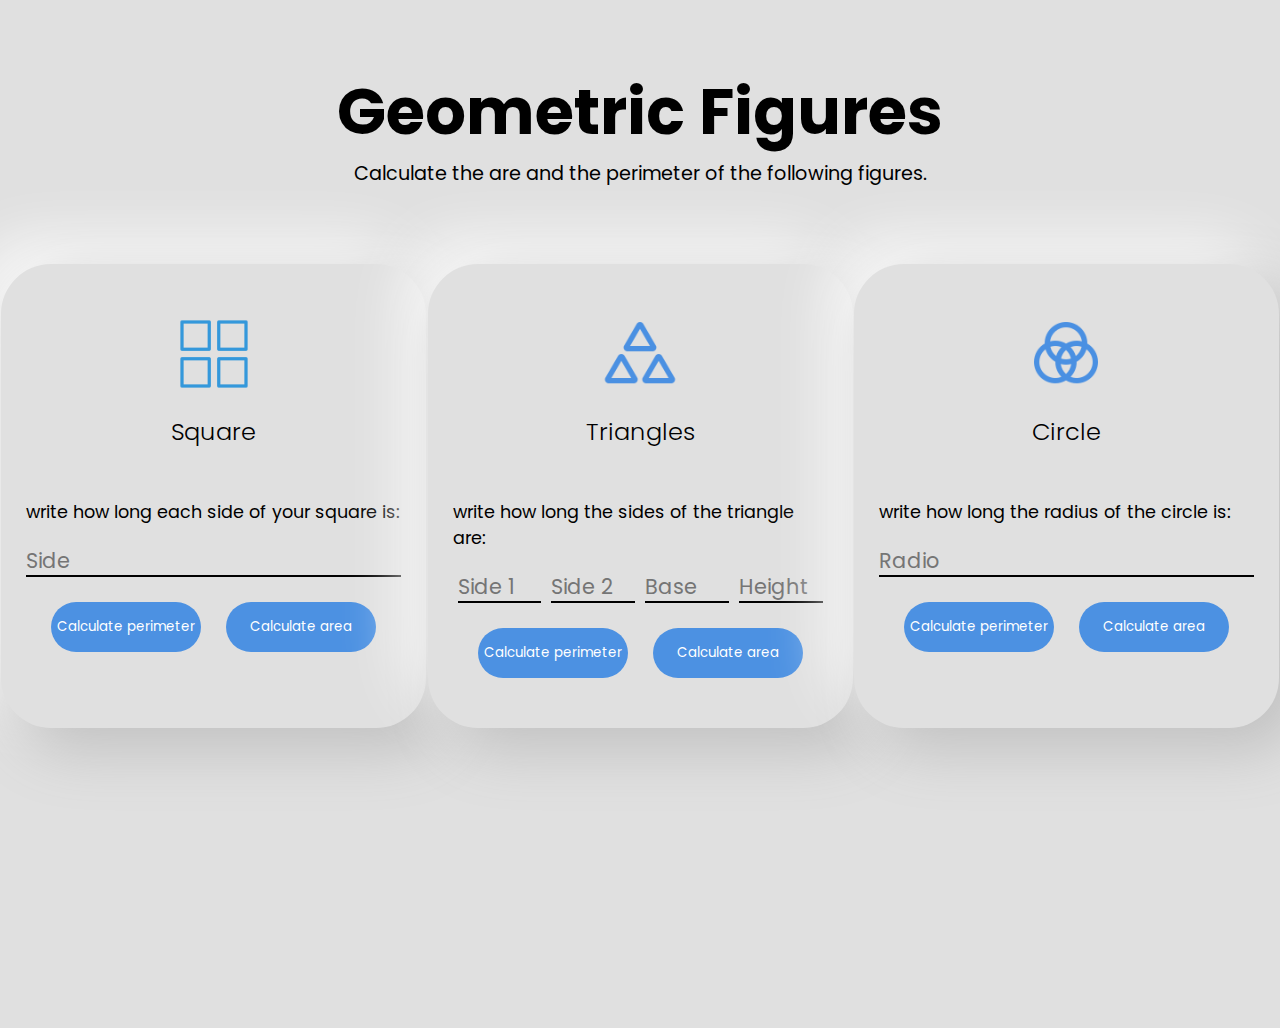
==== index.html @ f96fce6e "add Workshop site 1" ====
<!DOCTYPE html>
<html lang="en">

<head>
  <meta charset="UTF-8">
  <meta http-equiv="X-UA-Compatible" content="IE=edge">
  <meta name="viewport" content="width=device-width, initial-scale=1.0">
  <title>Geometric Figures</title>
  <link rel="stylesheet" href="style.css">
</head>

<body>

  <header>
    <h1>
      Geometric Figures
    </h1>
    <p>Calculate the are and the perimeter of the following figures.</p>
  </header>

  <section class="container">
    <section>

      <div class="icon-container">
        <img class="icon" src="./icons/four-squares-100.png" alt="squares">
      </div>

      <h2>Square</h2>

      <form action="">

        <label for="InputSquare">
          write how long each side of your square is:
        </label>
        <input type="number" id="InputSquare" placeholder="Side">

        <div class="button-container">
          <button type="button" onclick="calculatePerimeterSquare();">
            Calculate perimeter
          </button>
          <button type="button" onclick="calculateAreaSquare();">
            Calculate area
          </button>
        </div>

      </form>
    </section>

    <section>

      <div class="icon-container">
        <img class="icon" src="./icons/three-triangles-90.png" alt="squares">
      </div>

      <h2>Triangles</h2>

      <form action="">

        <label for="InputTriangle">
          write how long the sides of the triangle are:
        </label>

        <div class="input-container" id="InputTriangle" >
          <input type="number" id="InputTriangleSide1" placeholder="Side 1">
          <input type="number" id="InputTriangleSide2" placeholder="Side 2">
          <input type="number" id="InputTriangleBase" placeholder="Base">
          <input type="number" id="InputTriangleHeight" placeholder="Height">
        </div>

        <div class="button-container">
          <button type="button" onclick="calculatePerimeterTriangle();">
            Calculate perimeter
          </button>
          <button type="button" onclick="calculateAreaTriangle();">
            Calculate area
          </button>
        </div>

      </form>
    </section>

    <section>

      <div class="icon-container">
        <img class="icon" src="./icons/unity-symbol-90.png" alt="squares">
      </div>

      <h2>Circle</h2>

      <form action="">

        <label for="InputCircle">
          write how long the radius of the circle is:
        </label>
        <input type="number" id="InputCircle" placeholder="Radio" >

        <div class="button-container">
          <button type="button" onclick="calculatePerimeterCircle();">
            Calculate perimeter
          </button>
          <button type="button" onclick="calculateAreaCircle();">
            Calculate area
          </button>
        </div>

      </form>
    </section>

  </section>


  <script src="./figures.js"></script>
</body>

</html>
---- style.css ----
@import url("https://fonts.googleapis.com/css2?family=Poppins:wght@100;200;300&display=swap");

* {
  padding: 0;
  margin: 0;
  font-family: "Poppins", sans-serif;
  color: black;
  background-color: #e0e0e0;
}

header {
  height: 200px;
  text-align: center;
}
header p {
  font-size: 1.2rem;
}

h1 {
  margin-top: 5%;
  font-size: 4rem;
}
h2 {
  font-size: 1.5rem;
  font-weight: 300;
  text-align: center;
}

.container {
  display: flex;
  justify-content: space-evenly;
  margin-bottom: 300px;
}

.container section {
  min-width: 300px;
  max-width: 425px;
  min-height: 300px;
  border-radius: 50px;
  background: #e0e0e0;
  box-shadow: 20px 20px 60px #bebebe, -20px -20px 60px #ffffff;
}

section h2,
section form {
  margin-top: 50px;
  margin-left: 25px;
  margin-right: 25px;
}

section h2 {
  margin-top: 20px;
}

label {
  font-size: 1.1rem;
  margin-top: 15px;
  text-align: center;
}

input {
  width: 100%;
  height: 30px;
  margin-top: 20px;
  font-size: 1.3rem;

  border: none;
  border-bottom: 2px solid black;
}

.button-container {
  height: auto;
  width: 100%;
  display: flex;
  justify-content: space-evenly;
  margin-top: 25px;
  margin-bottom: 50px;
}

button {
  width: calc((100% / 2) - 10%);
  height: 50px;
  border: none;
  border-radius: 50px;
  background-color: #4c91e2;
  color: white;

  /* background: linear-gradient(145deg, #f0f0f0, #cacaca);
  box-shadow: 20px 20px 60px #bebebe, -20px -20px 60px #ffffff; */
}


.icon-container {
  width: 100%;
  height: 80px;
  display: flex;
  justify-content: center;
  margin-top: 50px;
}

.icon {
  height: 100%;
}

.input-container {
  display: flex;
}
.input-container input {
  margin-left: 5px;
  margin-right: 5px;
}

@media (max-width: 1050px) {
  .container {
    flex-direction: column;
    margin: auto;
  }
  .container section {
    margin: auto;
    margin-top: 50px;
    margin-bottom: 50px;
  }
}
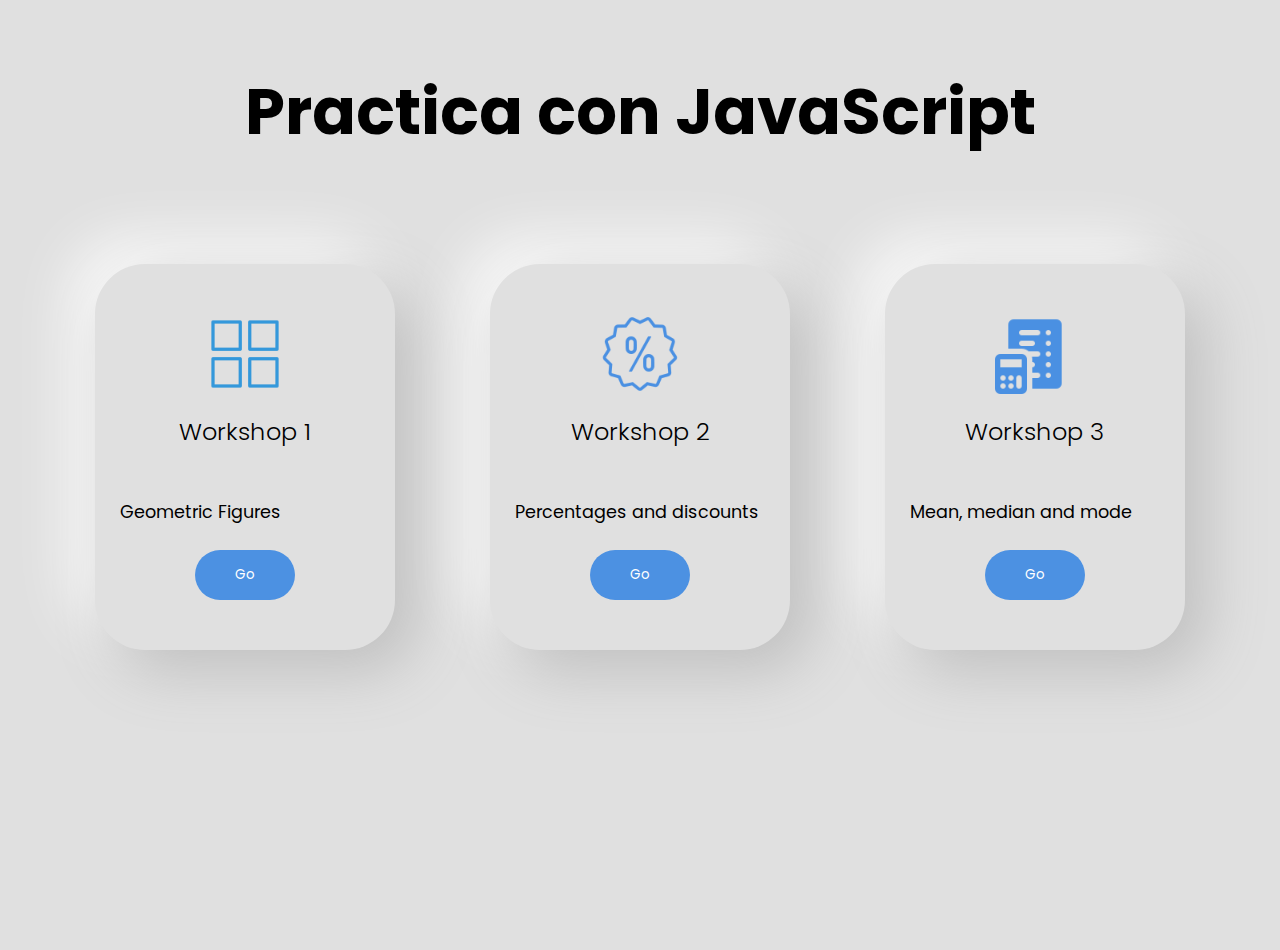
==== commit 0d6f7ae7: "Project 1,2,3 and menu" ====
--- a/index.html
+++ b/index.html
@@ -5,17 +5,16 @@
   <meta charset="UTF-8">
   <meta http-equiv="X-UA-Compatible" content="IE=edge">
   <meta name="viewport" content="width=device-width, initial-scale=1.0">
-  <title>Geometric Figures</title>
-  <link rel="stylesheet" href="style.css">
+  <title>Practica con JavaScript</title>
+  <link rel="stylesheet" href="./Workshop 1 - Geometric Figures/style.css">
 </head>
 
 <body>
 
   <header>
     <h1>
-      Geometric Figures
+      Practica con JavaScript
     </h1>
-    <p>Calculate the are and the perimeter of the following figures.</p>
   </header>
 
   <section class="container">
@@ -25,22 +24,21 @@
         <img class="icon" src="./icons/four-squares-100.png" alt="squares">
       </div>
 
-      <h2>Square</h2>
+      <h2>Workshop 1</h2>
 
       <form action="">
 
-        <label for="InputSquare">
-          write how long each side of your square is:
+        <label>
+          Geometric Figures
         </label>
-        <input type="number" id="InputSquare" placeholder="Side">
 
         <div class="button-container">
-          <button type="button" onclick="calculatePerimeterSquare();">
-            Calculate perimeter
+          <button type="button" onclick="">
+            <a href="./Workshop 1 - Geometric Figures/figures.html">
+              Go
+            </a>
           </button>
-          <button type="button" onclick="calculateAreaSquare();">
-            Calculate area
-          </button>
+
         </div>
 
       </form>
@@ -49,31 +47,24 @@
     <section>
 
       <div class="icon-container">
-        <img class="icon" src="./icons/three-triangles-90.png" alt="squares">
+        <img class="icon" src="./Workshop 2 - percentages and discounts/icons/discount-100.png" alt="squares">
       </div>
 
-      <h2>Triangles</h2>
+      <h2>Workshop 2</h2>
 
       <form action="">
 
-        <label for="InputTriangle">
-          write how long the sides of the triangle are:
+        <label>
+          Percentages and discounts
         </label>
 
-        <div class="input-container" id="InputTriangle" >
-          <input type="number" id="InputTriangleSide1" placeholder="Side 1">
-          <input type="number" id="InputTriangleSide2" placeholder="Side 2">
-          <input type="number" id="InputTriangleBase" placeholder="Base">
-          <input type="number" id="InputTriangleHeight" placeholder="Height">
-        </div>
+        <div class="button-container">
+          <button type="button">
+            <a href="./Workshop 2 - percentages and discounts/discounts.html">
+              Go
+            </a>
+          </button>
 
-        <div class="button-container">
-          <button type="button" onclick="calculatePerimeterTriangle();">
-            Calculate perimeter
-          </button>
-          <button type="button" onclick="calculateAreaTriangle();">
-            Calculate area
-          </button>
         </div>
 
       </form>
@@ -82,24 +73,22 @@
     <section>
 
       <div class="icon-container">
-        <img class="icon" src="./icons/unity-symbol-90.png" alt="squares">
+        <img class="icon" src="./Workshop 3 - mean, median and mode/icons/estimates-90.png" alt="squares">
       </div>
 
-      <h2>Circle</h2>
+      <h2>Workshop 3</h2>
 
       <form action="">
 
-        <label for="InputCircle">
-          write how long the radius of the circle is:
+        <label>
+          Mean, median and mode
         </label>
-        <input type="number" id="InputCircle" placeholder="Radio" >
 
         <div class="button-container">
-          <button type="button" onclick="calculatePerimeterCircle();">
-            Calculate perimeter
-          </button>
-          <button type="button" onclick="calculateAreaCircle();">
-            Calculate area
+          <button type="button">
+            <a href="./Workshop 3 - mean, median and mode/index.html">
+              Go
+            </a>
           </button>
         </div>
 
@@ -108,8 +97,6 @@
 
   </section>
 
-
-  <script src="./figures.js"></script>
 </body>
 
 </html>--- a/Workshop 1 - Geometric Figures/style.css
+++ b/Workshop 1 - Geometric Figures/style.css
@@ -0,0 +1,142 @@
+@import url("https://fonts.googleapis.com/css2?family=Poppins:wght@100;200;300&display=swap");
+
+* {
+  padding: 0;
+  margin: 0;
+  font-family: "Poppins", sans-serif;
+  color: black;
+  background-color: #e0e0e0;
+}
+
+header {
+  height: 200px;
+  text-align: center;
+}
+header p {
+  font-size: 1.2rem;
+}
+
+h1 {
+  margin-top: 5%;
+  font-size: 4rem;
+}
+h2 {
+  font-size: 1.5rem;
+  font-weight: 300;
+  text-align: center;
+}
+
+.container {
+  display: flex;
+  justify-content: space-evenly;
+  margin-bottom: 300px;
+}
+
+.container section {
+  min-width: 300px;
+  max-width: 425px;
+  min-height: 300px;
+  border-radius: 50px;
+  background: #e0e0e0;
+  box-shadow: 20px 20px 60px #bebebe, -20px -20px 60px #ffffff;
+}
+
+section h2,
+section form {
+  margin-top: 50px;
+  margin-left: 25px;
+  margin-right: 25px;
+}
+
+section h2 {
+  margin-top: 20px;
+}
+
+label {
+  font-size: 1.1rem;
+  margin-top: 15px;
+  text-align: center;
+}
+
+input {
+  width: 100%;
+  height: 30px;
+  margin-top: 20px;
+  font-size: 1.3rem;
+
+  border: none;
+  border-bottom: 2px solid black;
+}
+
+.button-container {
+  height: auto;
+  width: 100%;
+  display: flex;
+  justify-content: space-evenly;
+  margin-top: 25px;
+  margin-bottom: 50px;
+}
+
+button {
+  width: calc((100% / 2) - 10%);
+  height: 50px;
+  border: none;
+  border-radius: 50px;
+  background-color: #4c91e2;
+  color: white;
+
+  /* background: linear-gradient(145deg, #f0f0f0, #cacaca);
+  box-shadow: 20px 20px 60px #bebebe, -20px -20px 60px #ffffff; */
+}
+
+.icon-container {
+  width: 100%;
+  height: 80px;
+  display: flex;
+  justify-content: center;
+  margin-top: 50px;
+}
+
+.icon {
+  height: 100%;
+}
+
+.input-container {
+  display: flex;
+}
+.input-container input {
+  margin-left: 5px;
+  margin-right: 5px;
+}
+
+@media (max-width: 1050px) {
+  .container {
+    flex-direction: column;
+    margin: auto;
+  }
+  .container section {
+    margin: auto;
+    margin-top: 50px;
+    margin-bottom: 50px;
+  }
+}
+
+.Result-dato-p {
+  margin-top: 25px;
+  margin-bottom: 25px;
+  text-align: center;
+  border-radius: 50px;
+  background: #e0e0e0;
+  box-shadow: inset 20px 20px 60px #bebebe, inset -20px -20px 60px #ffffff;
+  padding: 15px 0 15px 0;
+}
+
+input {
+  margin-bottom: 25px;
+}
+
+a {
+  color: white;
+  text-decoration: none;
+  background-color: transparent;
+}
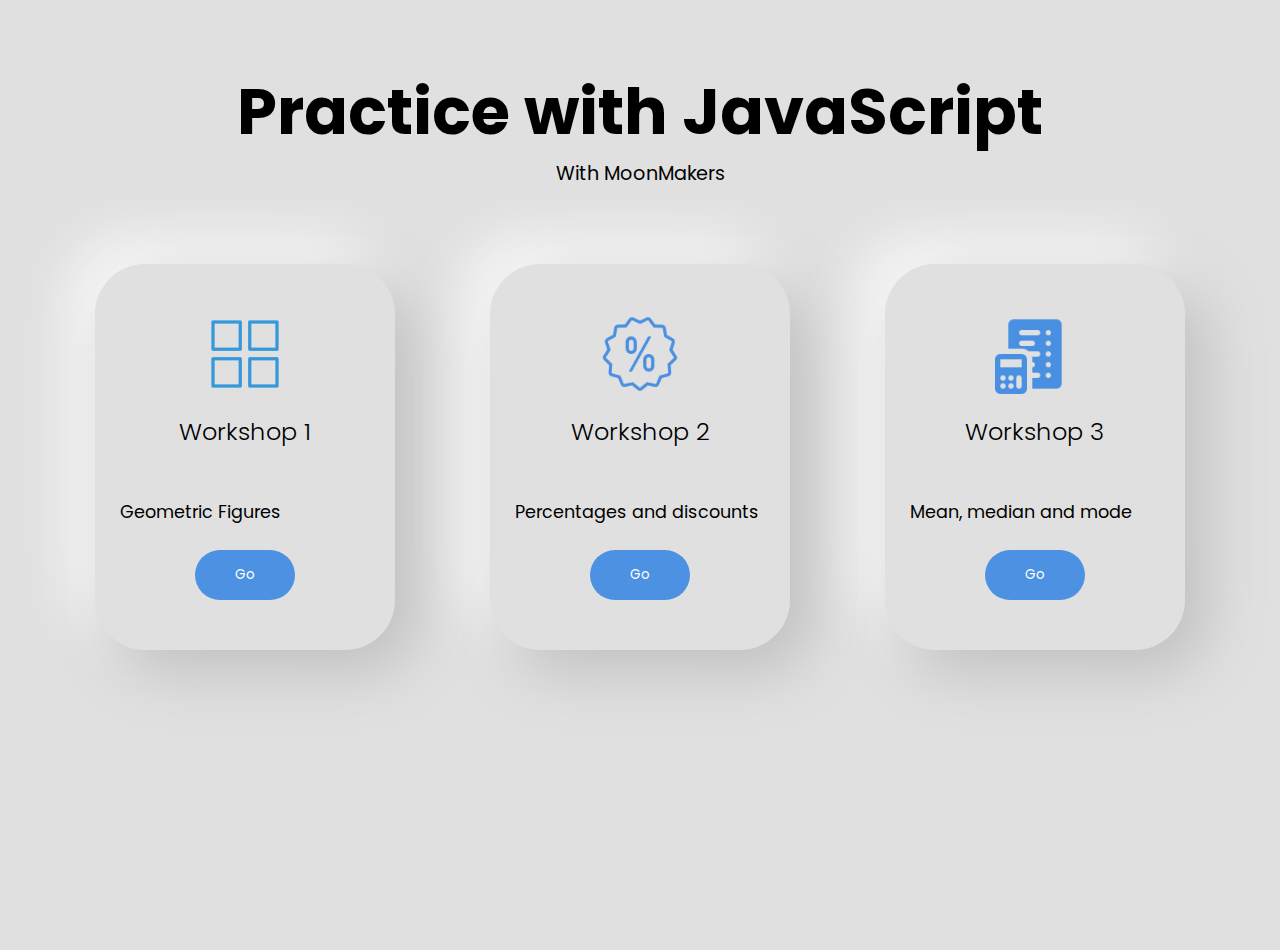
==== commit c7fe550c: "With MoonMakers" ====
--- a/index.html
+++ b/index.html
@@ -13,8 +13,9 @@
 
   <header>
     <h1>
-      Practica con JavaScript
+      Practice with JavaScript
     </h1>
+    <p>With MoonMakers</p>
   </header>
 
   <section class="container">
